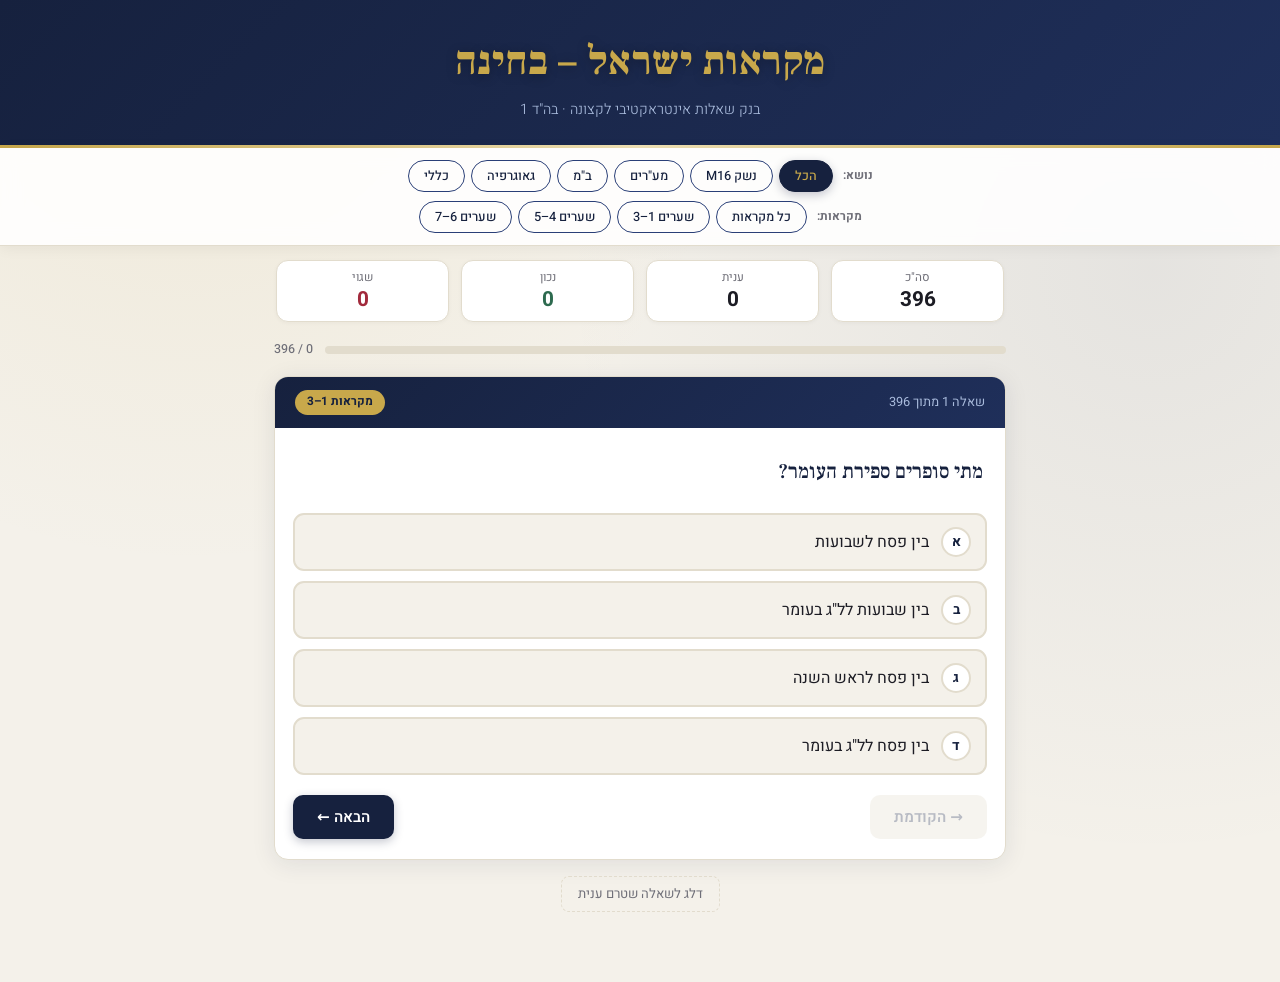
==== index.html @ fb1dd5b0 "Mikraot quiz: split into html/css/js, manual next Co-Authored-By: Claude Sonnet 5.5 <noreply@anthrop" ====
<!DOCTYPE html>
<html lang="he" dir="rtl">
<head>
<meta charset="UTF-8">
<meta name="viewport" content="width=device-width, initial-scale=1.0">
<title>מקראות ישראל – בחינה</title>
<link rel="preconnect" href="https://fonts.googleapis.com">
<link rel="preconnect" href="https://fonts.gstatic.com" crossorigin>
<link href="https://fonts.googleapis.com/css2?family=Frank+Ruhl+Libre:wght@400;500;700;900&family=Heebo:wght@300;400;500;600;700;800&display=swap" rel="stylesheet">
<link rel="stylesheet" href="css/style.css">
</head>
<body>
<header>
  <h1>מקראות ישראל – בחינה</h1>
  <p>בנק שאלות אינטראקטיבי לקצונה · בה"ד 1</p>
</header>

<div id="chapter-bar">
  <div class="bar-group">
    <span class="bar-label">נושא:</span>
    <button class="ch-btn active" data-chapter="all">הכל</button>
    <button class="ch-btn" data-chapter="m16">נשק M16</button>
    <button class="ch-btn" data-chapter="med">מע"רים</button>
    <button class="ch-btn" data-chapter="bm">ב"מ</button>
    <button class="ch-btn" data-chapter="map">גאוגרפיה</button>
    <button class="ch-btn" data-chapter="gen">כללי</button>
  </div>
  <div class="bar-group">
    <span class="bar-label">מקראות:</span>
    <button class="ch-btn" data-chapter="mk_all">כל מקראות</button>
    <button class="ch-btn" data-chapter="mk1">שערים 1–3</button>
    <button class="ch-btn" data-chapter="mk4">שערים 4–5</button>
    <button class="ch-btn" data-chapter="mk6">שערים 6–7</button>
  </div>
</div>

<div id="stats-bar">
  <div class="stat">סה"כ <span id="stat-total" class="stat-num">0</span></div>
  <div class="stat">ענית <span id="stat-answered" class="stat-num">0</span></div>
  <div class="stat">נכון <span id="stat-correct" class="stat-num green">0</span></div>
  <div class="stat">שגוי <span id="stat-wrong" class="stat-num red">0</span></div>
</div>

<main>
  <div id="progress-wrap">
    <div id="progress-bar-bg"><div id="progress-bar-fill"></div></div>
    <div id="progress-label">0 / 0</div>
  </div>
  <div id="q-card">
    <div id="q-header">
      <span id="q-counter">שאלה 1</span>
      <span id="q-chapter-label">מקראות 1–3</span>
    </div>
    <div id="q-text">טוענת נתונים...</div>
    <div id="options-list"></div>
    <div id="feedback-box"></div>
    <div id="nav-row">
      <button class="nav-btn" id="btn-prev">→ הקודמת</button>
      <button class="nav-btn" id="btn-next">הבאה ←</button>
    </div>
  </div>
  <button id="btn-skip">דלג לשאלה שטרם ענית</button>
  <div id="result-screen">
    <div id="result-emoji"></div>
    <div id="result-title">סיימת!</div>
    <div id="result-score"></div>
    <div id="result-detail"></div>
    <button class="res-btn" id="btn-restart">התחל מחדש</button>
    <button class="res-btn" id="btn-retry">תרגל שגיאות</button>
  </div>
</main>

<script src="js/data.js"></script>
<script src="js/app.js"></script>
</body>
</html>
---- css/style.css ----
:root{
  --navy:#16213e;--navy-2:#1f2f5a;--navy-3:#2a3f77;
  --gold:#c8a84b;--gold-lt:#f0e2b6;--gold-dk:#a88a30;
  --bg:#f4f1ea;--white:#fff;
  --green:#2d6a4f;--green-bg:#e8f5ed;
  --red:#a22a3c;--red-bg:#fbeaec;
  --text:#1c1c24;--muted:#6f6f78;--border:#e2dccd;
  --radius:14px;
  --shadow:0 4px 24px rgba(22,33,62,.09);
}
*{box-sizing:border-box;margin:0;padding:0}
html{scroll-behavior:smooth}
body{
  font-family:'Heebo',system-ui,sans-serif;color:var(--text);min-height:100vh;
  font-size:16px;line-height:1.6;
  background:
    radial-gradient(circle at 15% 0%,rgba(200,168,75,.12),transparent 40%),
    radial-gradient(circle at 90% 30%,rgba(31,47,90,.07),transparent 45%),
    var(--bg);
  background-attachment:fixed;
}
button{font-family:inherit}

/* ===== header ===== */
header{
  background:linear-gradient(135deg,var(--navy) 0%,var(--navy-2) 100%);
  padding:30px 20px 24px;text-align:center;position:relative;
  border-bottom:3px solid var(--gold);
}
header::after{
  content:"";position:absolute;inset:auto 0 -3px 0;height:3px;
  background:linear-gradient(90deg,transparent,var(--gold-lt),transparent);
}
header h1{
  font-family:'Frank Ruhl Libre',serif;font-weight:900;letter-spacing:.5px;
  font-size:clamp(1.7rem,5.5vw,2.5rem);color:var(--gold);
  text-shadow:0 2px 12px rgba(0,0,0,.3);
}
header p{color:#a9bbdc;font-size:.9rem;margin-top:4px;font-weight:300}

/* ===== chapter bar ===== */
#chapter-bar{
  display:flex;flex-direction:column;align-items:center;gap:9px;padding:12px 16px;
  background:rgba(255,255,255,.88);backdrop-filter:blur(10px);
  border-bottom:1px solid var(--border);position:sticky;top:0;z-index:100;
  box-shadow:0 2px 14px rgba(0,0,0,.06);
}
.bar-group{display:flex;align-items:center;flex-wrap:wrap;gap:6px;justify-content:center}
.bar-label{font-size:.74rem;color:var(--muted);font-weight:700;white-space:nowrap;padding-left:4px}
.ch-btn{
  font-size:.8rem;font-weight:500;padding:6px 15px;border-radius:999px;
  border:1.5px solid var(--navy-3);background:transparent;color:var(--navy);cursor:pointer;
  transition:all .18s ease;
}
.ch-btn:hover{background:rgba(22,33,62,.08);transform:translateY(-1px)}
.ch-btn.active{background:var(--navy);color:var(--gold);border-color:var(--navy);box-shadow:0 3px 10px rgba(22,33,62,.25)}

/* ===== stats ===== */
#stats-bar{
  display:flex;justify-content:center;gap:12px;padding:14px 16px 0;
  max-width:760px;margin:0 auto;flex-wrap:wrap;
}
.stat{
  flex:1;min-width:76px;text-align:center;background:var(--white);border:1px solid var(--border);
  border-radius:12px;padding:8px 10px;font-size:.74rem;color:var(--muted);
  box-shadow:0 1px 4px rgba(0,0,0,.04);
}
.stat-num{display:block;font-weight:700;font-size:1.3rem;line-height:1.2;color:var(--text)}
.stat-num.green{color:var(--green)}.stat-num.red{color:var(--red)}

/* ===== main ===== */
main{max-width:760px;margin:0 auto;padding:18px 14px 70px}
#progress-wrap{display:flex;align-items:center;gap:12px;margin-bottom:16px}
#progress-bar-bg{flex:1;height:8px;background:var(--border);border-radius:99px;overflow:hidden}
#progress-bar-fill{
  height:100%;width:0;border-radius:99px;
  background:linear-gradient(90deg,var(--gold-dk),var(--gold),var(--gold-lt));
  transition:width .4s cubic-bezier(.4,0,.2,1);
}
#progress-label{font-size:.78rem;color:var(--muted);white-space:nowrap;font-weight:500}

/* ===== question card ===== */
#q-card{
  background:var(--white);border-radius:var(--radius);box-shadow:var(--shadow);
  overflow:hidden;border:1px solid var(--border);
}
#q-card.enter{animation:slideIn .28s ease}
@keyframes slideIn{from{opacity:0;transform:translateX(-14px)}to{opacity:1;transform:none}}
#q-header{
  background:linear-gradient(135deg,var(--navy),var(--navy-2));
  padding:13px 20px;display:flex;justify-content:space-between;align-items:center;
}
#q-counter{font-size:.8rem;color:#a9bbdc;font-weight:400}
#q-chapter-label{
  font-size:.74rem;color:var(--navy);background:var(--gold);padding:3px 12px;
  border-radius:99px;font-weight:700;
}
#q-text{
  font-family:'Frank Ruhl Libre',serif;font-size:1.3rem;font-weight:500;line-height:1.7;
  padding:26px 22px 20px;color:var(--navy);
}
#options-list{padding:4px 18px 16px;display:flex;flex-direction:column;gap:10px}
.opt-btn{
  display:flex;align-items:center;gap:12px;width:100%;text-align:right;
  background:var(--bg);border:2px solid var(--border);border-radius:11px;
  padding:12px 14px;cursor:pointer;font-size:1rem;line-height:1.5;color:var(--text);
  transition:border-color .15s,background .15s,transform .15s,box-shadow .15s;
}
.opt-btn:hover:not(:disabled){
  border-color:var(--navy-3);background:var(--white);transform:translateX(-3px);
  box-shadow:0 3px 12px rgba(22,33,62,.1);
}
.opt-btn:focus-visible,.nav-btn:focus-visible,.ch-btn:focus-visible{outline:3px solid var(--gold);outline-offset:2px}
.opt-letter{
  display:inline-flex;align-items:center;justify-content:center;min-width:30px;height:30px;
  border-radius:50%;background:var(--white);border:2px solid var(--border);
  color:var(--navy);font-weight:700;font-size:.85rem;flex-shrink:0;transition:all .15s;
}
.opt-btn:hover:not(:disabled) .opt-letter{background:var(--navy);color:var(--gold);border-color:var(--navy)}
.opt-btn.correct{background:var(--green-bg);border-color:var(--green)}
.opt-btn.correct .opt-letter{background:var(--green);color:#fff;border-color:var(--green)}
.opt-btn.wrong{background:var(--red-bg);border-color:var(--red);animation:shake .35s}
.opt-btn.wrong .opt-letter{background:var(--red);color:#fff;border-color:var(--red)}
.opt-btn:disabled{cursor:default}
.opt-btn:disabled:not(.correct):not(.wrong){opacity:.55}
@keyframes shake{25%{transform:translateX(5px)}50%{transform:translateX(-5px)}75%{transform:translateX(3px)}}

/* ===== feedback ===== */
#feedback-box{display:none;margin:0 18px 16px;padding:14px 16px;border-radius:11px;font-size:.93rem;line-height:1.7}
#feedback-box.show{display:block;animation:fadeUp .3s ease}
@keyframes fadeUp{from{opacity:0;transform:translateY(8px)}to{opacity:1;transform:none}}
#feedback-box.correct-fb{background:var(--green-bg);border-right:5px solid var(--green);color:#173d29}
#feedback-box.wrong-fb{background:var(--red-bg);border-right:5px solid var(--red);color:#4a1020}
#feedback-verdict{font-weight:700;font-size:1.02rem;margin-bottom:3px}

/* ===== nav ===== */
#nav-row{display:flex;justify-content:space-between;align-items:center;padding:4px 18px 20px;gap:10px}
.nav-btn{
  font-size:.95rem;font-weight:600;padding:11px 24px;border-radius:10px;border:none;
  cursor:pointer;transition:all .15s;
}
.nav-btn:disabled{opacity:.3;cursor:default}
#btn-prev{background:var(--border);color:var(--navy)}
#btn-prev:not(:disabled):hover{background:#d3ccba}
#btn-next{background:var(--navy);color:var(--white);box-shadow:0 3px 10px rgba(22,33,62,.25)}
#btn-next:not(:disabled):hover{background:var(--navy-3);transform:translateY(-1px)}
#btn-next.ready{background:var(--gold);color:var(--navy);animation:pulse 1.6s ease-in-out infinite}
#btn-next.ready:hover{background:var(--gold-dk);color:#fff}
@keyframes pulse{0%,100%{box-shadow:0 0 0 0 rgba(200,168,75,.55)}50%{box-shadow:0 0 0 9px rgba(200,168,75,0)}}
#btn-skip{
  font-size:.82rem;background:none;border:1.5px dashed var(--border);color:var(--muted);
  padding:7px 16px;border-radius:8px;cursor:pointer;display:block;margin:16px auto 0;transition:all .15s;
}
#btn-skip:hover{border-color:var(--navy);color:var(--navy)}

/* ===== results ===== */
#result-screen{
  display:none;background:var(--white);border-radius:var(--radius);box-shadow:var(--shadow);
  border:1px solid var(--border);padding:38px 24px;text-align:center;
}
#result-screen.show{display:block;animation:fadeUp .4s ease}
#result-emoji{font-size:3.6rem;margin-bottom:8px}
#result-title{font-family:'Frank Ruhl Libre',serif;font-size:1.9rem;font-weight:900;color:var(--navy);margin-bottom:4px}
#result-score{font-size:3.4rem;font-weight:800;color:var(--gold);margin:6px 0}
#result-detail{color:var(--muted);font-size:.92rem;margin-bottom:22px}
.res-btn{font-size:.95rem;font-weight:600;padding:12px 28px;border-radius:10px;border:none;cursor:pointer;margin:4px;transition:all .15s}
#btn-restart{background:var(--navy);color:var(--white)}
#btn-restart:hover{background:var(--navy-3);transform:translateY(-1px)}
#btn-retry{background:var(--red);color:var(--white);display:none}
#btn-retry.show{display:inline-block}
#btn-retry:hover{background:#7d1f2e;transform:translateY(-1px)}

@media(max-width:480px){
  #q-text{font-size:1.12rem;padding:18px 16px 14px}
  .opt-btn{font-size:.93rem;padding:10px 11px}
  .nav-btn{padding:10px 16px}
  .stat{min-width:64px}
}
@media(prefers-reduced-motion:reduce){*{animation:none!important;transition:none!important}}
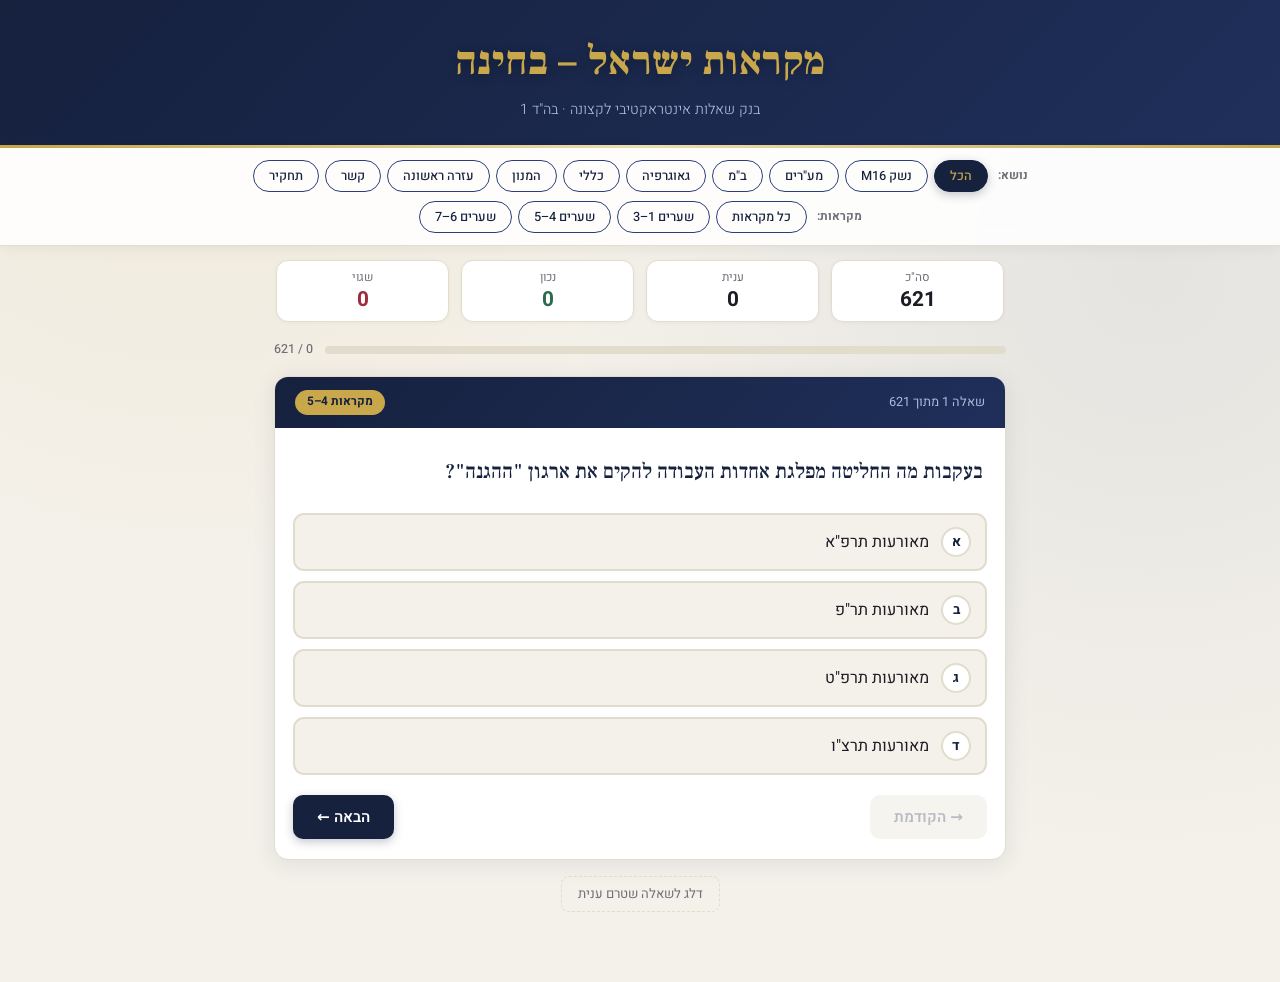
==== commit 52083063: "Add 225 questions from docx; new topics, multi-answer support Co-Authored-By: Claude Sonnet 5.5 <nor" ====
--- a/index.html
+++ b/index.html
@@ -24,6 +24,10 @@
     <button class="ch-btn" data-chapter="bm">ב"מ</button>
     <button class="ch-btn" data-chapter="map">גאוגרפיה</button>
     <button class="ch-btn" data-chapter="gen">כללי</button>
+    <button class="ch-btn" data-chapter="hymn">המנון</button>
+    <button class="ch-btn" data-chapter="aid">עזרה ראשונה</button>
+    <button class="ch-btn" data-chapter="comm">קשר</button>
+    <button class="ch-btn" data-chapter="debrief">תחקיר</button>
   </div>
   <div class="bar-group">
     <span class="bar-label">מקראות:</span>
@@ -52,6 +56,7 @@
       <span id="q-chapter-label">מקראות 1–3</span>
     </div>
     <div id="q-text">טוענת נתונים...</div>
+    <div id="q-hint"></div>
     <div id="options-list"></div>
     <div id="feedback-box"></div>
     <div id="nav-row">
@@ -71,6 +76,7 @@
 </main>
 
 <script src="js/data.js"></script>
+<script src="js/data_batch2.js"></script>
 <script src="js/app.js"></script>
 </body>
 </html>
--- a/css/style.css
+++ b/css/style.css
@@ -177,3 +177,8 @@
   .stat{min-width:64px}
 }
 @media(prefers-reduced-motion:reduce){*{animation:none!important;transition:none!important}}
+
+#q-hint{padding:0 22px 6px;font-size:.85rem;color:var(--gold-dk);font-weight:600}
+#q-hint:empty{display:none}
+.opt-btn.selected{border-color:var(--navy);background:var(--white);box-shadow:0 0 0 2px rgba(22,33,62,.15)}
+.opt-btn.selected .opt-letter{background:var(--navy);color:var(--gold);border-color:var(--navy)}
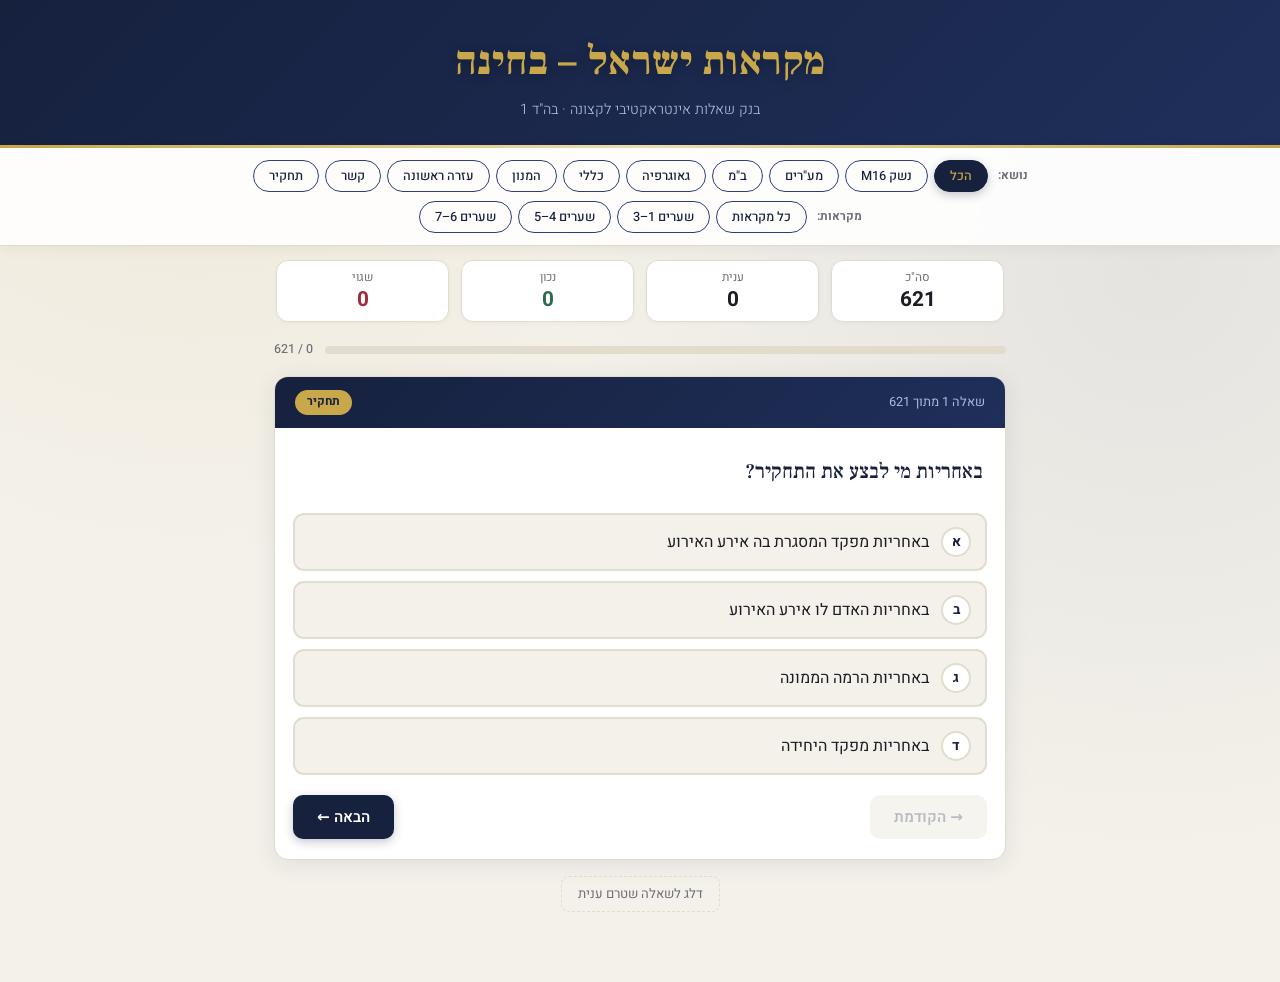
==== commit 3e2406b4: "Consolidate all questions into one editable bank (js/questions.js) Co-Authored-By: Claude Sonnet 5.5" ====
--- a/index.html
+++ b/index.html
@@ -75,8 +75,8 @@
   </div>
 </main>
 
-<script src="js/data.js"></script>
-<script src="js/data_batch2.js"></script>
+<script src="js/topics.js"></script>
+<script src="js/questions.js"></script>
 <script src="js/app.js"></script>
 </body>
 </html>
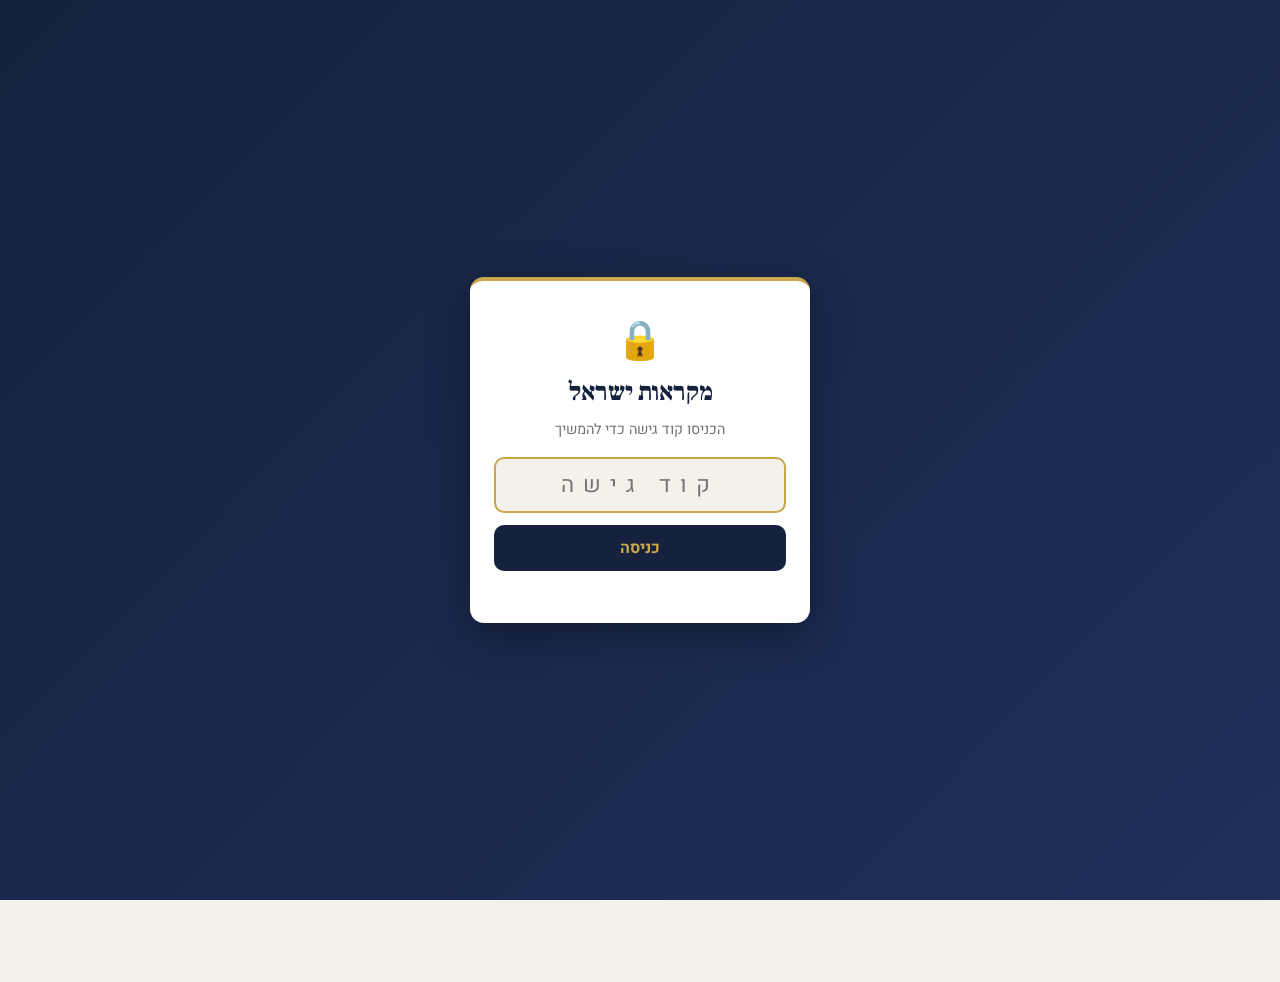
==== commit cf7a1804: "Add access-code gate Co-Authored-By: Claude Sonnet 5.5 <noreply@anthropic.com>" ====
--- a/index.html
+++ b/index.html
@@ -9,7 +9,17 @@
 <link href="https://fonts.googleapis.com/css2?family=Frank+Ruhl+Libre:wght@400;500;700;900&family=Heebo:wght@300;400;500;600;700;800&display=swap" rel="stylesheet">
 <link rel="stylesheet" href="css/style.css">
 </head>
-<body>
+<body class="locked">
+<div id="gate">
+  <form id="gate-form" autocomplete="off">
+    <div class="gate-icon">🔒</div>
+    <h2>מקראות ישראל</h2>
+    <p>הכניסו קוד גישה כדי להמשיך</p>
+    <input id="gate-input" type="password" inputmode="numeric" placeholder="קוד גישה" aria-label="קוד גישה">
+    <button type="submit">כניסה</button>
+    <div id="gate-err" role="alert"></div>
+  </form>
+</div>
 <header>
   <h1>מקראות ישראל – בחינה</h1>
   <p>בנק שאלות אינטראקטיבי לקצונה · בה"ד 1</p>
@@ -75,6 +85,7 @@
   </div>
 </main>
 
+<script src="js/gate.js"></script>
 <script src="js/topics.js"></script>
 <script src="js/questions.js"></script>
 <script src="js/app.js"></script>
--- a/css/style.css
+++ b/css/style.css
@@ -182,3 +182,31 @@
 #q-hint:empty{display:none}
 .opt-btn.selected{border-color:var(--navy);background:var(--white);box-shadow:0 0 0 2px rgba(22,33,62,.15)}
 .opt-btn.selected .opt-letter{background:var(--navy);color:var(--gold);border-color:var(--navy)}
+.order-ans{margin:6px 22px 0 0;padding-right:4px}.order-ans li{margin:3px 0}
+
+/* ===== access gate ===== */
+body.locked{overflow:hidden}
+body.locked>header,body.locked>#chapter-bar,body.locked>#stats-bar,body.locked>main{visibility:hidden}
+#gate{
+  position:fixed;inset:0;z-index:1000;display:flex;align-items:center;justify-content:center;padding:20px;
+  background:linear-gradient(135deg,var(--navy),var(--navy-2));
+}
+#gate-form{
+  width:100%;max-width:340px;background:var(--white);border-radius:var(--radius);padding:30px 24px 24px;
+  text-align:center;box-shadow:0 12px 40px rgba(0,0,0,.35);border-top:4px solid var(--gold);
+}
+#gate.shake #gate-form{animation:shake .35s}
+.gate-icon{font-size:2.4rem}
+#gate-form h2{font-family:'Frank Ruhl Libre',serif;font-weight:900;color:var(--navy);font-size:1.6rem}
+#gate-form p{color:var(--muted);font-size:.9rem;margin:4px 0 16px}
+#gate-input{
+  width:100%;font-size:1.4rem;text-align:center;letter-spacing:.4em;padding:10px;border-radius:10px;
+  border:2px solid var(--border);background:var(--bg);color:var(--navy);font-family:inherit;
+}
+#gate-input:focus{outline:none;border-color:var(--gold)}
+#gate-form button{
+  width:100%;margin-top:12px;padding:11px;border:none;border-radius:10px;cursor:pointer;
+  background:var(--navy);color:var(--gold);font-size:1rem;font-weight:700;font-family:inherit;transition:background .15s;
+}
+#gate-form button:hover{background:var(--navy-3)}
+#gate-err{color:var(--red);font-size:.85rem;min-height:1.3em;margin-top:10px;font-weight:600}
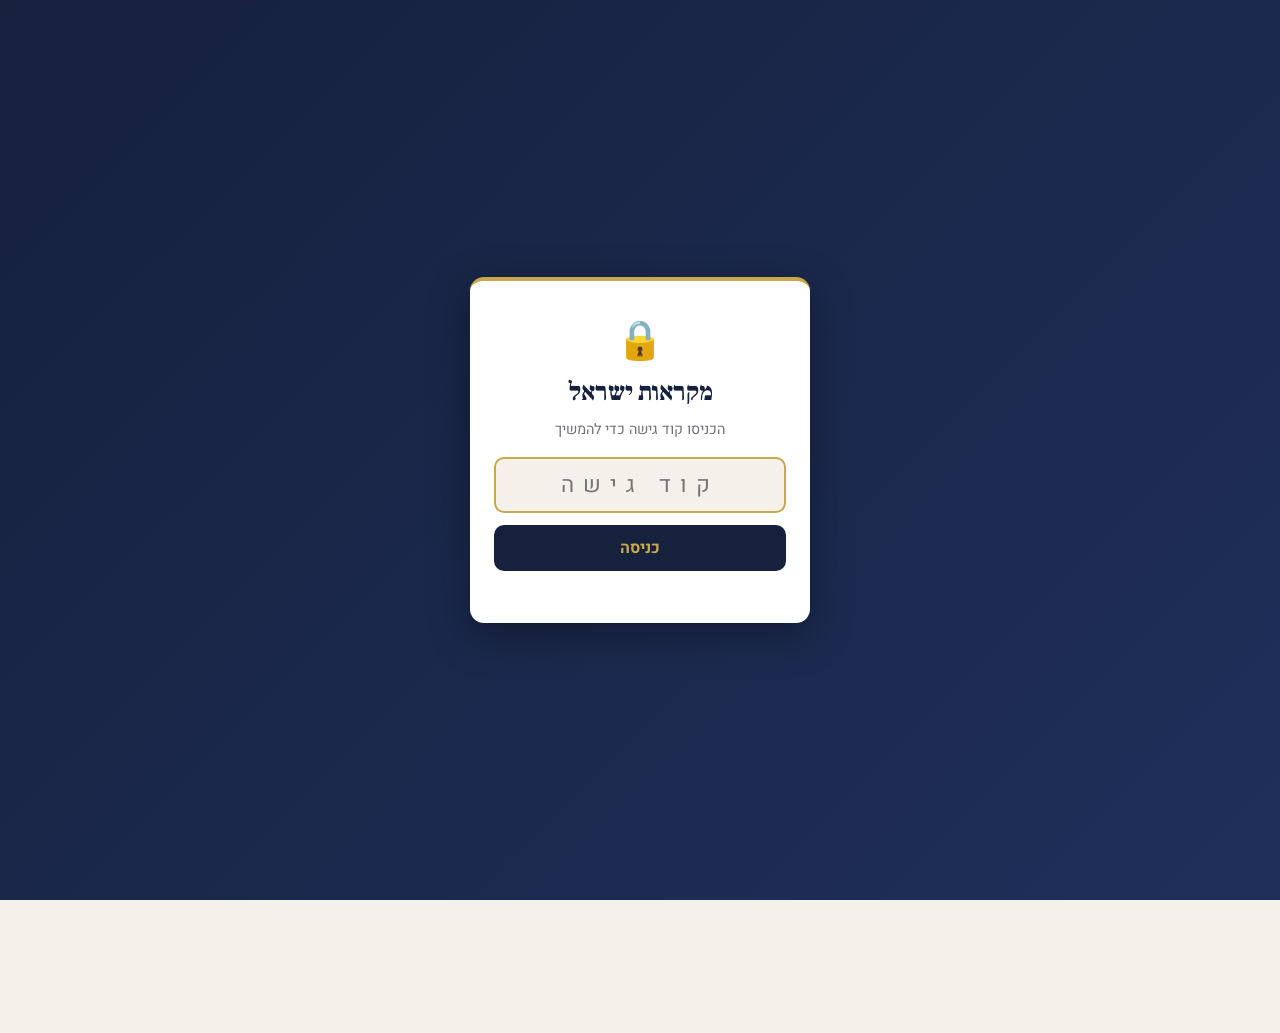
==== commit d067fe01: "Add סיכומים page: per-chapter book summaries with search Co-Authored-By: Claude Sonnet 5.5 <noreply@" ====
--- a/index.html
+++ b/index.html
@@ -23,6 +23,7 @@
 <header>
   <h1>מקראות ישראל – בחינה</h1>
   <p>בנק שאלות אינטראקטיבי לקצונה · בה"ד 1</p>
+  <div class="top-links"><a class="top-link" href="summaries.html">📚 סיכומים</a></div>
 </header>
 
 <div id="chapter-bar">
--- a/css/style.css
+++ b/css/style.css
@@ -42,7 +42,7 @@
 #chapter-bar{
   display:flex;flex-direction:column;align-items:center;gap:9px;padding:12px 16px;
   background:rgba(255,255,255,.88);backdrop-filter:blur(10px);
-  border-bottom:1px solid var(--border);position:sticky;top:0;z-index:100;
+  border-bottom:1px solid var(--border);position:relative;
   box-shadow:0 2px 14px rgba(0,0,0,.06);
 }
 .bar-group{display:flex;align-items:center;flex-wrap:wrap;gap:6px;justify-content:center}
@@ -84,8 +84,8 @@
   background:var(--white);border-radius:var(--radius);box-shadow:var(--shadow);
   overflow:hidden;border:1px solid var(--border);
 }
-#q-card.enter{animation:slideIn .28s ease}
-@keyframes slideIn{from{opacity:0;transform:translateX(-14px)}to{opacity:1;transform:none}}
+#q-card{transition:opacity .24s ease}
+#q-card.fade-out{opacity:0}
 #q-header{
   background:linear-gradient(135deg,var(--navy),var(--navy-2));
   padding:13px 20px;display:flex;justify-content:space-between;align-items:center;
@@ -104,7 +104,7 @@
   display:flex;align-items:center;gap:12px;width:100%;text-align:right;
   background:var(--bg);border:2px solid var(--border);border-radius:11px;
   padding:12px 14px;cursor:pointer;font-size:1rem;line-height:1.5;color:var(--text);
-  transition:border-color .15s,background .15s,transform .15s,box-shadow .15s;
+  transition:border-color .35s ease,background-color .35s ease,transform .2s ease,box-shadow .2s ease,opacity .35s ease;
 }
 .opt-btn:hover:not(:disabled){
   border-color:var(--navy-3);background:var(--white);transform:translateX(-3px);
@@ -114,21 +114,21 @@
 .opt-letter{
   display:inline-flex;align-items:center;justify-content:center;min-width:30px;height:30px;
   border-radius:50%;background:var(--white);border:2px solid var(--border);
-  color:var(--navy);font-weight:700;font-size:.85rem;flex-shrink:0;transition:all .15s;
+  color:var(--navy);font-weight:700;font-size:.85rem;flex-shrink:0;transition:background-color .35s ease,color .35s ease,border-color .35s ease;
 }
 .opt-btn:hover:not(:disabled) .opt-letter{background:var(--navy);color:var(--gold);border-color:var(--navy)}
+.opt-btn.correct,.opt-btn.wrong,.opt-btn.selected,.opt-btn:disabled{transition:none}
 .opt-btn.correct{background:var(--green-bg);border-color:var(--green)}
 .opt-btn.correct .opt-letter{background:var(--green);color:#fff;border-color:var(--green)}
-.opt-btn.wrong{background:var(--red-bg);border-color:var(--red);animation:shake .35s}
+.opt-btn.wrong{background:var(--red-bg);border-color:var(--red)}
 .opt-btn.wrong .opt-letter{background:var(--red);color:#fff;border-color:var(--red)}
 .opt-btn:disabled{cursor:default}
-.opt-btn:disabled:not(.correct):not(.wrong){opacity:.55}
 @keyframes shake{25%{transform:translateX(5px)}50%{transform:translateX(-5px)}75%{transform:translateX(3px)}}
 
 /* ===== feedback ===== */
 #feedback-box{display:none;margin:0 18px 16px;padding:14px 16px;border-radius:11px;font-size:.93rem;line-height:1.7}
-#feedback-box.show{display:block;animation:fadeUp .3s ease}
-@keyframes fadeUp{from{opacity:0;transform:translateY(8px)}to{opacity:1;transform:none}}
+#feedback-box.show{display:block}
+@keyframes fadeUp{from{opacity:0;transform:translateY(4px)}to{opacity:1;transform:none}}
 #feedback-box.correct-fb{background:var(--green-bg);border-right:5px solid var(--green);color:#173d29}
 #feedback-box.wrong-fb{background:var(--red-bg);border-right:5px solid var(--red);color:#4a1020}
 #feedback-verdict{font-weight:700;font-size:1.02rem;margin-bottom:3px}
@@ -144,9 +144,9 @@
 #btn-prev:not(:disabled):hover{background:#d3ccba}
 #btn-next{background:var(--navy);color:var(--white);box-shadow:0 3px 10px rgba(22,33,62,.25)}
 #btn-next:not(:disabled):hover{background:var(--navy-3);transform:translateY(-1px)}
-#btn-next.ready{background:var(--gold);color:var(--navy);animation:pulse 1.6s ease-in-out infinite}
+#btn-next{transition:background-color .4s ease,color .4s ease,box-shadow .2s ease,transform .2s ease,opacity .2s}
+#btn-next.ready{background:var(--gold);color:var(--navy)}
 #btn-next.ready:hover{background:var(--gold-dk);color:#fff}
-@keyframes pulse{0%,100%{box-shadow:0 0 0 0 rgba(200,168,75,.55)}50%{box-shadow:0 0 0 9px rgba(200,168,75,0)}}
 #btn-skip{
   font-size:.82rem;background:none;border:1.5px dashed var(--border);color:var(--muted);
   padding:7px 16px;border-radius:8px;cursor:pointer;display:block;margin:16px auto 0;transition:all .15s;
@@ -210,3 +210,34 @@
 }
 #gate-form button:hover{background:var(--navy-3)}
 #gate-err{color:var(--red);font-size:.85rem;min-height:1.3em;margin-top:10px;font-weight:600}
+.opt-btn:disabled .opt-letter,.opt-btn.selected .opt-letter{transition:none}
+
+/* ===== סיכומים ===== */
+.top-links{display:flex;justify-content:center;gap:10px;margin-top:12px;flex-wrap:wrap}
+.top-link{display:inline-block;padding:7px 18px;border-radius:99px;border:1.5px solid var(--gold);color:var(--gold);text-decoration:none;font-weight:600;font-size:.88rem;transition:background .15s,color .15s}
+.top-link:hover{background:var(--gold);color:var(--navy)}
+#sum-wrap{max-width:860px;margin:0 auto;padding:18px 16px 60px}
+#sum-tools{display:flex;gap:8px;flex-wrap:wrap;align-items:center;margin-bottom:14px}
+#sum-search{flex:1;min-width:180px;padding:10px 14px;border:1.5px solid var(--border);border-radius:10px;font:inherit;background:var(--white)}
+#sum-search:focus{outline:none;border-color:var(--gold)}
+.sum-btn{padding:9px 14px;border:1.5px solid var(--border);border-radius:10px;background:var(--white);font:inherit;font-size:.85rem;cursor:pointer;color:var(--navy);font-weight:600}
+.sum-btn:hover{border-color:var(--gold)}
+#sum-index{display:flex;flex-wrap:wrap;gap:6px;margin-bottom:18px}
+#sum-index a{padding:5px 11px;border-radius:99px;background:var(--white);border:1px solid var(--border);color:var(--navy-2);text-decoration:none;font-size:.78rem;font-weight:500}
+#sum-index a:hover{border-color:var(--gold);background:var(--gold-lt)}
+#sum-note{font-size:.8rem;color:var(--muted);margin-bottom:16px}
+details.chap{background:var(--white);border:1px solid var(--border);border-radius:var(--radius);box-shadow:var(--shadow);margin-bottom:12px;overflow:hidden}
+details.chap>summary{cursor:pointer;list-style:none;padding:15px 18px;font-family:'Frank Ruhl Libre',serif;font-weight:700;font-size:1.12rem;color:var(--navy);display:flex;justify-content:space-between;gap:10px;align-items:center}
+details.chap>summary::-webkit-details-marker{display:none}
+details.chap>summary::after{content:"▾";color:var(--gold-dk);transition:transform .2s}
+details.chap[open]>summary::after{transform:rotate(180deg)}
+details.chap[open]>summary{border-bottom:2px solid var(--gold-lt)}
+.pg{font-family:'Heebo',sans-serif;font-weight:400;font-size:.75rem;color:var(--muted);margin-inline-start:auto;padding-inline-end:8px}
+.chap-body{padding:6px 18px 18px}
+.chap-body h3{font-family:'Frank Ruhl Libre',serif;color:var(--navy-2);font-size:1rem;margin:18px 0 6px;padding-right:10px;border-right:4px solid var(--gold)}
+.chap-body ul{list-style:none}
+.chap-body li{padding:7px 0;border-bottom:1px dashed var(--border);font-size:.95rem}
+.chap-body li:last-child{border-bottom:none}
+.chap-body b{color:var(--navy);background:linear-gradient(transparent 62%,rgba(200,168,75,.32) 62%)}
+mark{background:#ffe27a;border-radius:3px;padding:0 2px}
+.hidden{display:none!important}
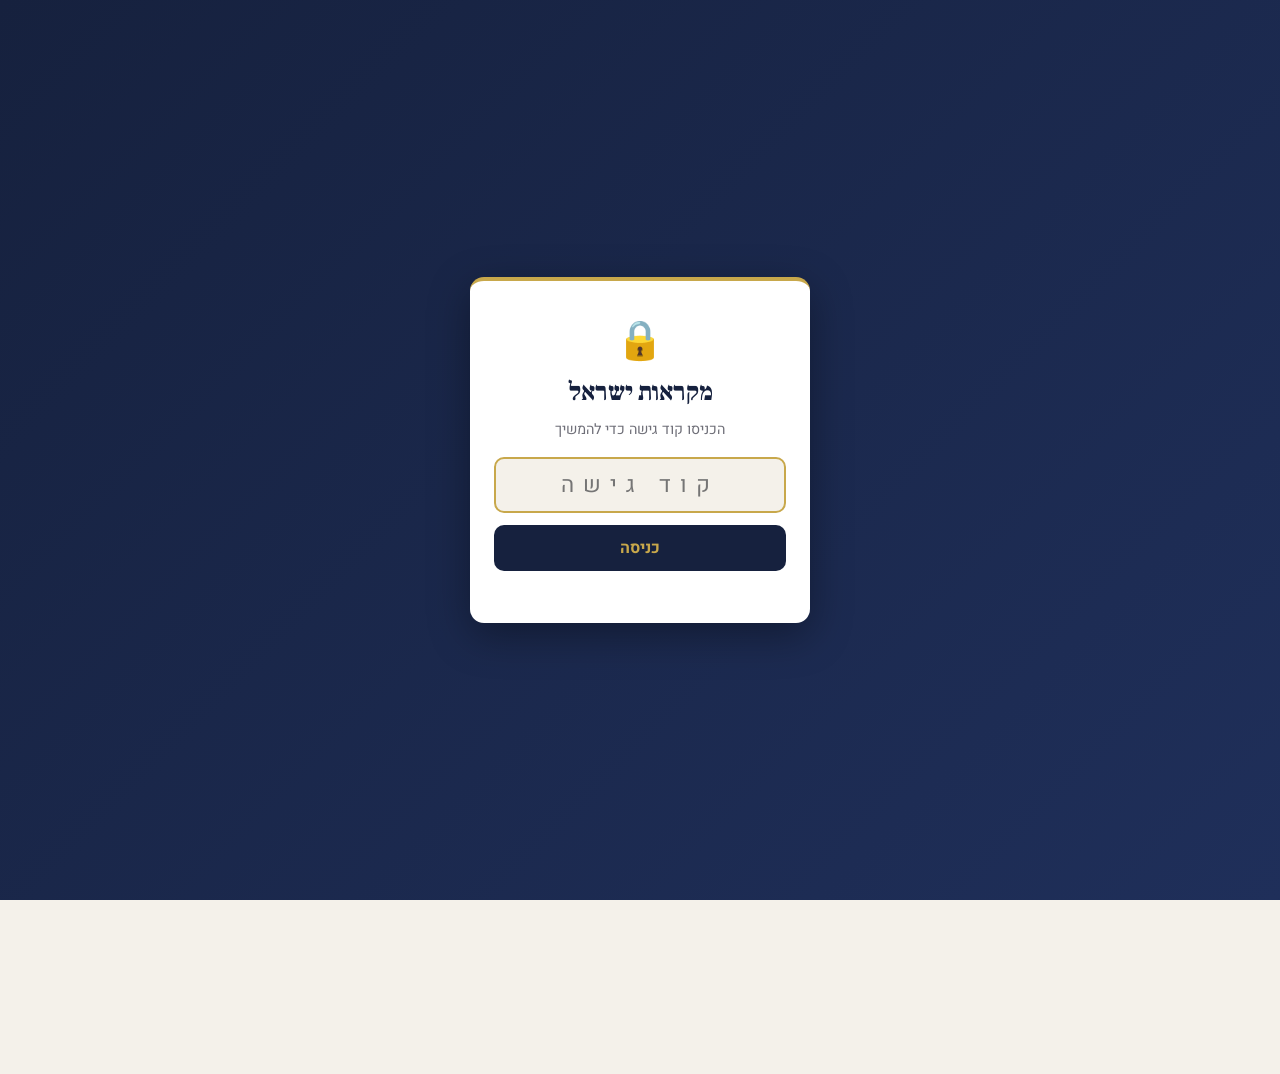
==== commit 205a7081: "Add source filter: הכל / שאלות רף 0 / הכנה, combinable with topic filter Co-Authored-By: Claude Sonn" ====
--- a/index.html
+++ b/index.html
@@ -28,13 +28,17 @@
 
 <div id="chapter-bar">
   <div class="bar-group">
+    <span class="bar-label">מקור:</span>
+    <button class="ch-btn bt-btn active" data-batch="all">הכל</button>
+    <button class="ch-btn bt-btn" data-batch="r0">שאלות רף 0</button>
+    <button class="ch-btn bt-btn" data-batch="prep">הכנה</button>
+  </div>
+  <div class="bar-group">
     <span class="bar-label">נושא:</span>
     <button class="ch-btn active" data-chapter="all">הכל</button>
     <button class="ch-btn" data-chapter="m16">נשק M16</button>
     <button class="ch-btn" data-chapter="med">מע"רים</button>
-    <button class="ch-btn" data-chapter="bm">ב"מ</button>
-    <button class="ch-btn" data-chapter="map">גאוגרפיה</button>
-    <button class="ch-btn" data-chapter="gen">כללי</button>
+    <button class="ch-btn" data-chapter="map">מפה</button>
     <button class="ch-btn" data-chapter="hymn">המנון</button>
     <button class="ch-btn" data-chapter="aid">עזרה ראשונה</button>
     <button class="ch-btn" data-chapter="comm">קשר</button>
@@ -61,6 +65,7 @@
     <div id="progress-bar-bg"><div id="progress-bar-fill"></div></div>
     <div id="progress-label">0 / 0</div>
   </div>
+  <div id="empty-note">אין שאלות בשילוב הזה של מקור ונושא – נסו "הכל" או נושא אחר.</div>
   <div id="q-card">
     <div id="q-header">
       <span id="q-counter">שאלה 1</span>
--- a/css/style.css
+++ b/css/style.css
@@ -241,3 +241,8 @@
 .chap-body b{color:var(--navy);background:linear-gradient(transparent 62%,rgba(200,168,75,.32) 62%)}
 mark{background:#ffe27a;border-radius:3px;padding:0 2px}
 .hidden{display:none!important}
+
+h2.grp{font-family:'Frank Ruhl Libre',serif;color:var(--gold-dk);font-size:1.25rem;margin:26px 0 10px;padding-bottom:4px;border-bottom:2px solid var(--gold)}
+.grp-lbl{flex-basis:100%;font-size:.78rem;font-weight:700;color:var(--muted);margin-top:6px}
+
+#empty-note{display:none;text-align:center;padding:40px 16px;color:var(--muted);font-weight:600}
